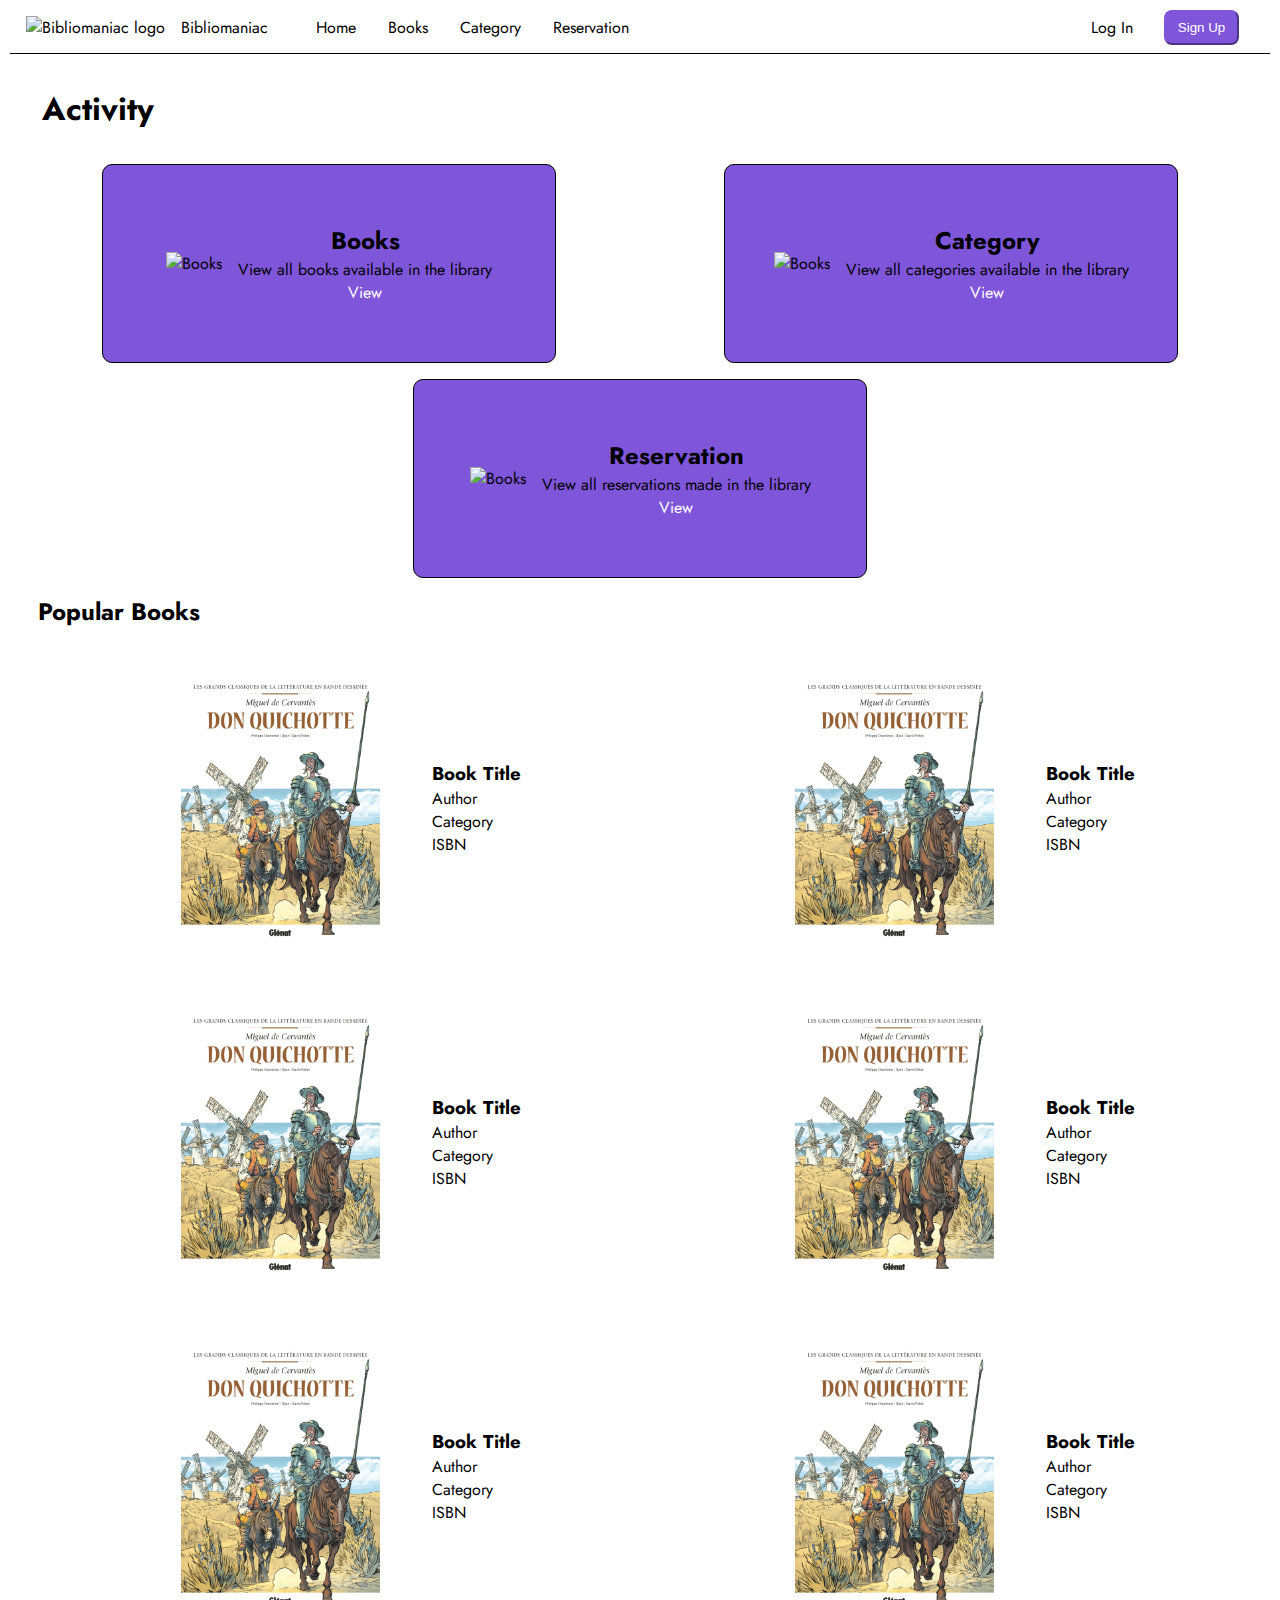
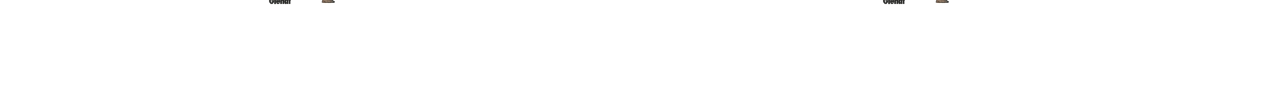
==== index.html @ 776d3eb8 "Merge branch 'dev' of https://github.com/2024-devops-alt-dist/Biblomaniac-AM into Show_Book" ====
<!DOCTYPE html>
<html lang="en">

<head>
    <meta charset="UTF-8" />
    <meta name="viewport" content="width=device-width, initial-scale=1.0" />
    <title>Bibliomaniac - Home</title>
    <link href="styles/index.css" rel="stylesheet" />
</head>

<body>
    <header>
        <!-- Title mobile view -->
        <h1 class="mobile-title">Activity</h1>
        <!-- Navigation mobile view -->
        <nav class="mobile-nav">
            <ul>
                <li>
                    <a href="index.html">
                        <svg class="nav-icon" xmlns="http://www.w3.org/2000/svg" viewBox="0 0 576 512">
                            <!--!Font Awesome Free 6.6.0 by @fontawesome - https://fontawesome.com License - https://fontawesome.com/license/free Copyright 2024 Fonticons, Inc.-->
                            <path
                                d="M575.8 255.5c0 18-15 32.1-32 32.1l-32 0 .7 160.2c0 2.7-.2 5.4-.5 8.1l0 16.2c0 22.1-17.9 40-40 40l-16 0c-1.1 0-2.2 0-3.3-.1c-1.4 .1-2.8 .1-4.2 .1L416 512l-24 0c-22.1 0-40-17.9-40-40l0-24 0-64c0-17.7-14.3-32-32-32l-64 0c-17.7 0-32 14.3-32 32l0 64 0 24c0 22.1-17.9 40-40 40l-24 0-31.9 0c-1.5 0-3-.1-4.5-.2c-1.2 .1-2.4 .2-3.6 .2l-16 0c-22.1 0-40-17.9-40-40l0-112c0-.9 0-1.9 .1-2.8l0-69.7-32 0c-18 0-32-14-32-32.1c0-9 3-17 10-24L266.4 8c7-7 15-8 22-8s15 2 21 7L564.8 231.5c8 7 12 15 11 24z" />
                        </svg>
                    </a>
                </li>
                <li>
                    <a href="books.html">
                        <svg class="nav-icon" xmlns="http://www.w3.org/2000/svg" viewBox="0 0 576 512">
                            <!--!Font Awesome Free 6.6.0 by @fontawesome - https://fontawesome.com License - https://fontawesome.com/license/free Copyright 2024 Fonticons, Inc.-->
                            <path
                                d="M249.6 471.5c10.8 3.8 22.4-4.1 22.4-15.5l0-377.4c0-4.2-1.6-8.4-5-11C247.4 52 202.4 32 144 32C93.5 32 46.3 45.3 18.1 56.1C6.8 60.5 0 71.7 0 83.8L0 454.1c0 11.9 12.8 20.2 24.1 16.5C55.6 460.1 105.5 448 144 448c33.9 0 79 14 105.6 23.5zm76.8 0C353 462 398.1 448 432 448c38.5 0 88.4 12.1 119.9 22.6c11.3 3.8 24.1-4.6 24.1-16.5l0-370.3c0-12.1-6.8-23.3-18.1-27.6C529.7 45.3 482.5 32 432 32c-58.4 0-103.4 20-123 35.6c-3.3 2.6-5 6.8-5 11L304 456c0 11.4 11.7 19.3 22.4 15.5z" />
                        </svg>
                    </a>
                </li>
                <li>
                    <a href="category.html">
                        <svg class="nav-icon" xmlns="http://www.w3.org/2000/svg" viewBox="0 0 512 512">
                            <!--!Font Awesome Free 6.6.0 by @fontawesome - https://fontawesome.com License - https://fontawesome.com/license/free Copyright 2024 Fonticons, Inc.-->
                            <path
                                d="M40 48C26.7 48 16 58.7 16 72l0 48c0 13.3 10.7 24 24 24l48 0c13.3 0 24-10.7 24-24l0-48c0-13.3-10.7-24-24-24L40 48zM192 64c-17.7 0-32 14.3-32 32s14.3 32 32 32l288 0c17.7 0 32-14.3 32-32s-14.3-32-32-32L192 64zm0 160c-17.7 0-32 14.3-32 32s14.3 32 32 32l288 0c17.7 0 32-14.3 32-32s-14.3-32-32-32l-288 0zm0 160c-17.7 0-32 14.3-32 32s14.3 32 32 32l288 0c17.7 0 32-14.3 32-32s-14.3-32-32-32l-288 0zM16 232l0 48c0 13.3 10.7 24 24 24l48 0c13.3 0 24-10.7 24-24l0-48c0-13.3-10.7-24-24-24l-48 0c-13.3 0-24 10.7-24 24zM40 368c-13.3 0-24 10.7-24 24l0 48c0 13.3 10.7 24 24 24l48 0c13.3 0 24-10.7 24-24l0-48c0-13.3-10.7-24-24-24l-48 0z" />
                        </svg>
                    </a>
                </li>
                <li>
                    <a href="reservation.html">
                        <svg class="nav-icon" xmlns="http://www.w3.org/2000/svg" viewBox="0 0 384 512">
                            <!--!Font Awesome Free 6.6.0 by @fontawesome - https://fontawesome.com License - https://fontawesome.com/license/free Copyright 2024 Fonticons, Inc.-->
                            <path
                                d="M384 64c0-35.3-28.7-64-64-64L64 0C28.7 0 0 28.7 0 64L0 448c0 35.3 28.7 64 64 64l256 0c35.3 0 64-28.7 64-64l0-384zM128 192a64 64 0 1 1 128 0 64 64 0 1 1 -128 0zM80 356.6c0-37.9 30.7-68.6 68.6-68.6l86.9 0c37.9 0 68.6 30.7 68.6 68.6c0 15.1-12.3 27.4-27.4 27.4l-169.1 0C92.3 384 80 371.7 80 356.6z" />
                        </svg>
                    </a>
                </li>
            </ul>
        </nav>
        <!-- Navigation desktop view -->
        <nav class="desktop-nav">
            <ul>
                <div class="nav-item">
                    <figure>
                        <img src="images/Logomark.svg" alt="Bibliomaniac logo" />
                        <figcaption>Bibliomaniac</figcaption>
                    </figure>
                    <li><a href="index.html">Home</a></li>
                    <li><a href="books.html">Books</a></li>
                    <li><a href="category.html">Category</a></li>
                    <li><a href="reservation.html">Reservation</a></li>
                </div>
                <div class="btn-grp">
                    <li><a href="pages/login.html">Log In</a></li>
                    <li><button class="btn" href="register.html">Sign Up</button></li>
                </div>
            </ul>
        </nav>
    </header>

    <main>
        <!-- Title desktop view -->
        <h1 class="desktop-title">Activity</h1>
        <!-- Activity section -->
        <section class="activity">
            <article class="activity-item">
                <figure>
                    <img src="images/activity card/livres.png" alt="Books" />
                </figure>
                <div class="activity-item-content">
                    <h2>Books</h2>
                    <p>View all books available in the library</p>
                    <a href="books.html">View</a>
                </div>
            </article>
            <article class="activity-item">
                <figure>
                    <img src="images/activity card/categorie.png" alt="Books" />
                </figure>
                <div class="activity-item-content">
                    <h2>Category</h2>
                    <p>View all categories available in the library</p>
                    <a href="category.html">View</a>
                </div>
            </article>
            <article class="activity-item">
                <figure>
                    <img src="images/activity card/reserve-maintenant.png" alt="Books" />
                </figure>
                <div class="activity-item-content">
                    <h2>Reservation</h2>
                    <p>View all reservations made in the library</p>
                    <a href="reservation.html">View</a>
                </div>
            </article>
        </section>

        <section class="popular-books">
            <h2 class="popular-books-title">Popular Books</h2>
            <div class="popular-books-container">
                <article class="popular-book">
                    <figure>
                        <img src="images/books/don quichotte.jpeg" alt="Book cover" />
                    </figure>
                    <div class="popular-book-content">
                        <h3>Book Title</h3>
                        <p>Author</p>
                        <p>Category</p>
                        <p>ISBN</p>
                    </div>
                </article>
                <article class="popular-book">
                    <figure>
                        <img src="images/books/don quichotte.jpeg" alt="Book cover" />
                    </figure>
                    <div class="popular-book-content">
                        <h3>Book Title</h3>
                        <p>Author</p>
                        <p>Category</p>
                        <p>ISBN</p>
                    </div>
                </article>
                <article class="popular-book">
                    <figure>
                        <img src="images/books/don quichotte.jpeg" alt="Book cover" />
                    </figure>
                    <div class="popular-book-content">
                        <h3>Book Title</h3>
                        <p>Author</p>
                        <p>Category</p>
                        <p>ISBN</p>
                    </div>
                </article>
                <article class="popular-book">
                    <figure>
                        <img src="images/books/don quichotte.jpeg" alt="Book cover" />
                    </figure>
                    <div class="popular-book-content">
                        <h3>Book Title</h3>
                        <p>Author</p>
                        <p>Category</p>
                        <p>ISBN</p>
                    </div>
                </article>
                <article class="popular-book">
                    <figure>
                        <img src="images/books/don quichotte.jpeg" alt="Book cover" />
                    </figure>
                    <div class="popular-book-content">
                        <h3>Book Title</h3>
                        <p>Author</p>
                        <p>Category</p>
                        <p>ISBN</p>
                    </div>
                </article>
                <article class="popular-book">
                    <figure>
                        <img src="images/books/don quichotte.jpeg" alt="Book cover" />
                    </figure>
                    <div class="popular-book-content">
                        <h3>Book Title</h3>
                        <p>Author</p>
                        <p>Category</p>
                        <p>ISBN</p>
                    </div>
                </article>
            </div>
        </section>
    </main>
</body>
</html>
---- styles/index.css ----
@import url("feature/activity_card.css");
@import url("feature/navbar.css");
@import url("feature/popular_books.css");
@import url("screen/login.css");

* {
    margin: 0;
    padding: 0;
}

body {
    height: 100vh;
    overflow: auto;
}

main {
    padding-bottom: 50px;
}

@media screen and (max-width: 800px) {
    .desktop-nav,
    .desktop-title {
        display: none;
    }

    .popular-books {
        .popular-book{
            display: flex;
            flex-direction: column;
        }
    }
}
@media screen and (min-width: 800px) {
    .mobile-title,
    .mobile-nav {
        display: none;
    }

}
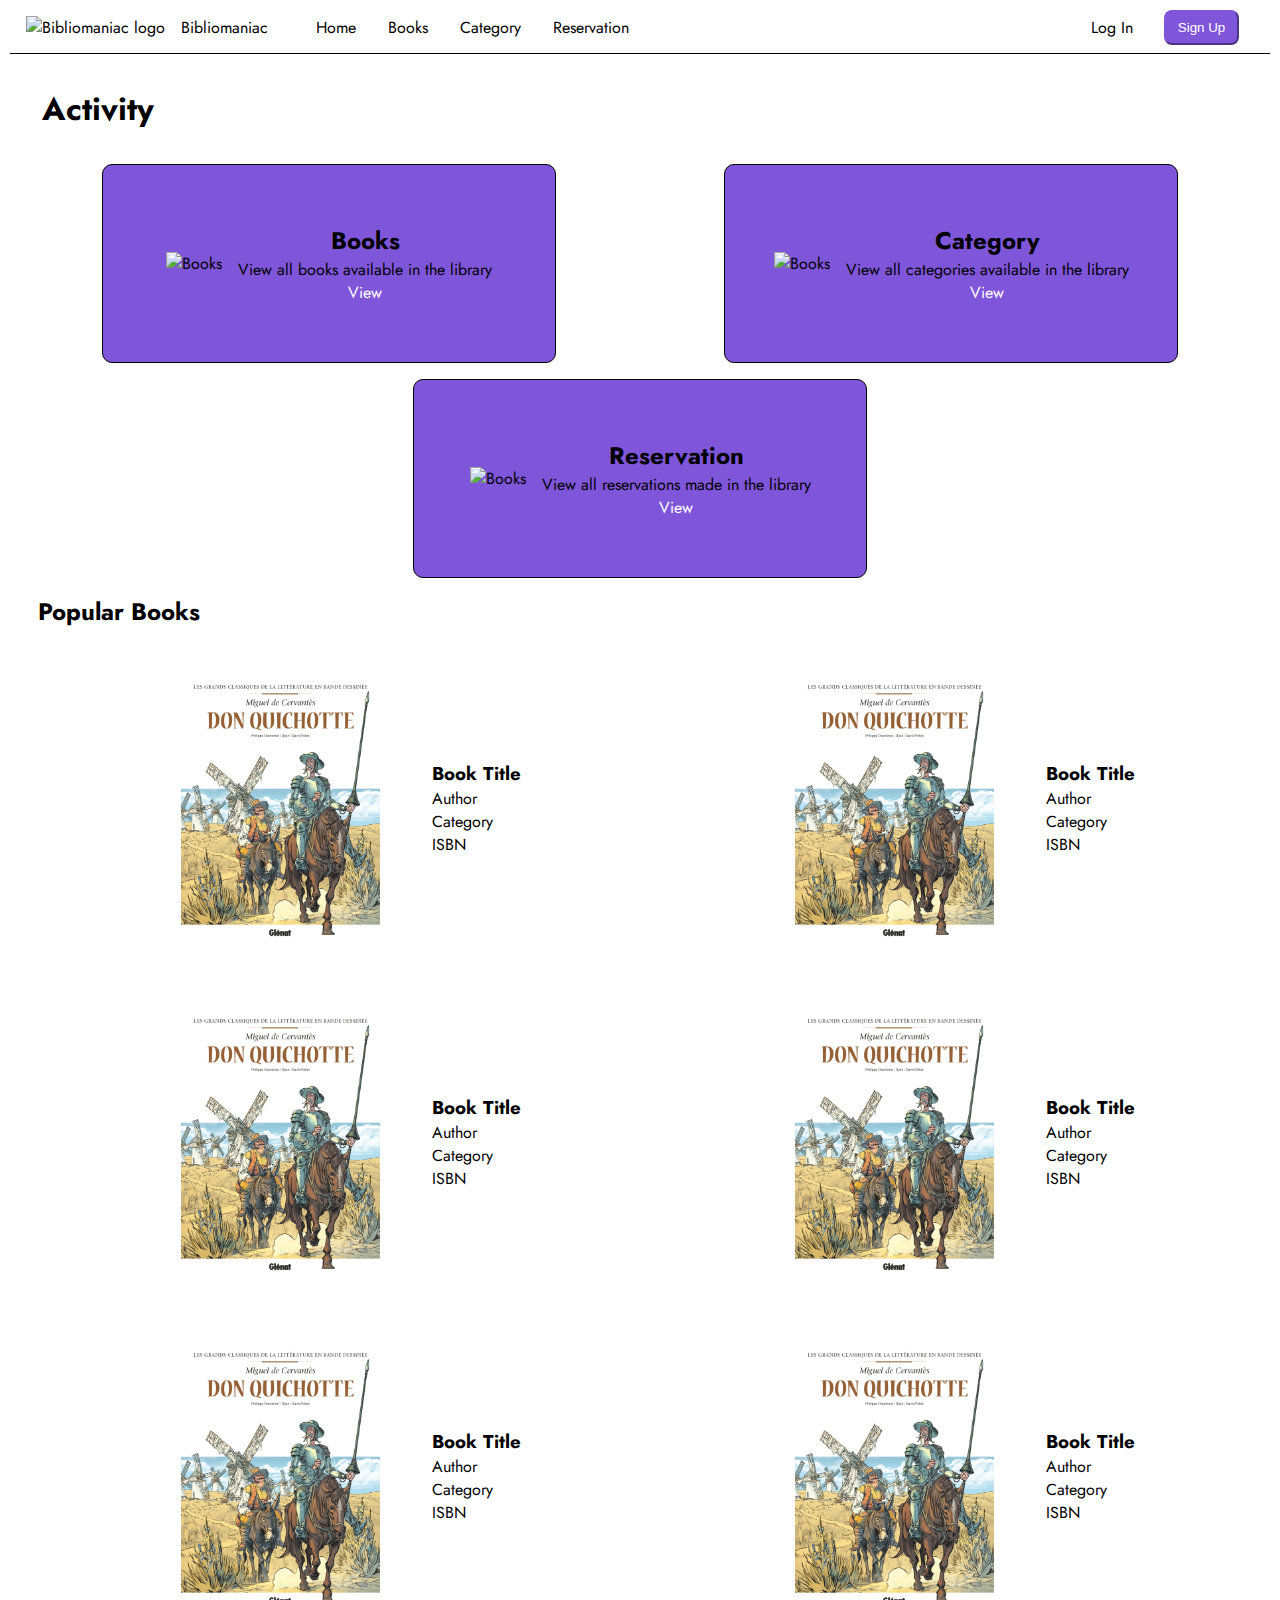
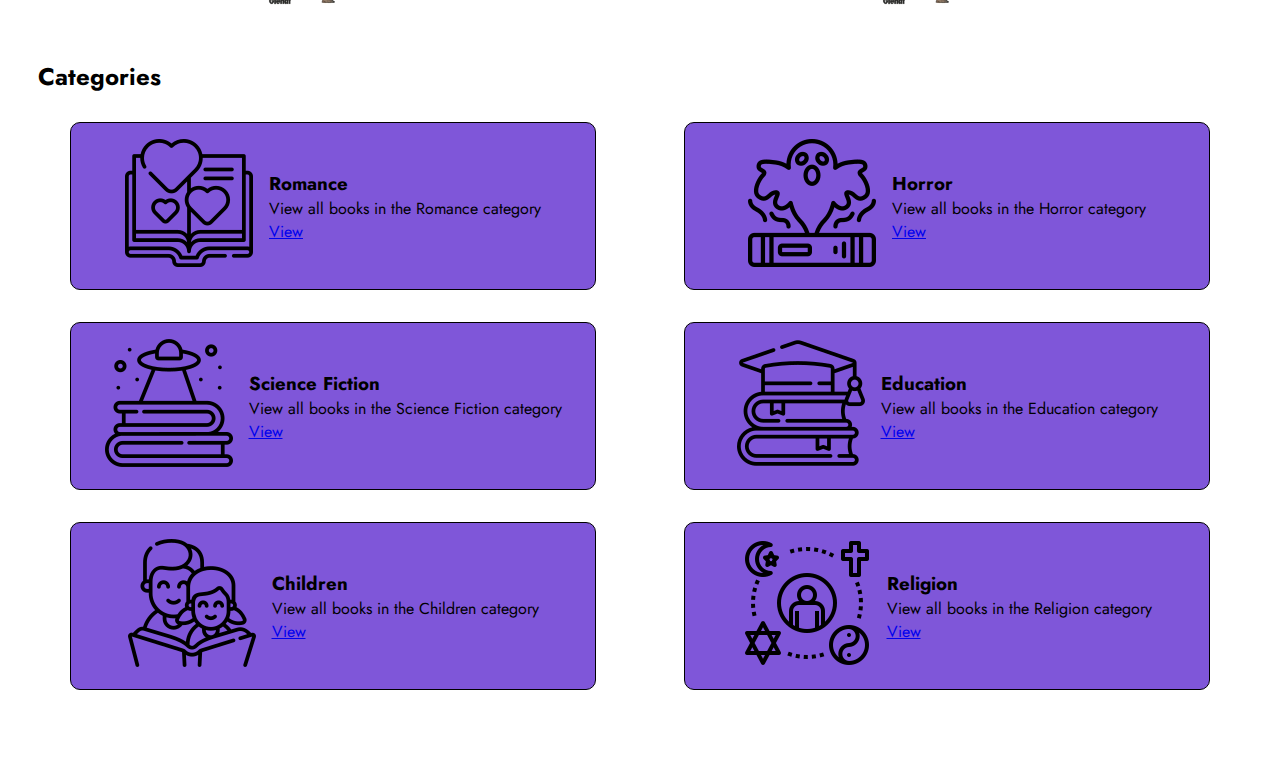
==== commit ca5ca260: "Add section Categories, create card, content and add CSS rules" ====
--- a/index.html
+++ b/index.html
@@ -182,6 +182,72 @@
                 </article>
             </div>
         </section>
+
+        <section class="categories">
+            <h2 class="categories-title">Categories</h2>
+            <div class="categories-container">
+                <article class="category">
+                    <figure>
+                        <img src="images/categories/love-books.png" alt="Romance" />
+                    </figure>
+                    <div class="category-content">
+                        <h3>Romance</h3>
+                        <p>View all books in the Romance category</p>
+                        <a href="category.html">View</a>
+                    </div>
+                </article>
+                <article class="category">
+                    <figure>
+                        <img src="images/categories/horror.png" alt="Horror" />
+                    </figure>
+                    <div class="category-content">
+                        <h3>Horror</h3>
+                        <p>View all books in the Horror category</p>
+                        <a href="category.html">View</a>
+                    </div>
+                </article>
+                <article class="category">
+                    <figure>
+                        <img src="images/categories/ufo.png" alt="Science Fiction" />
+                    </figure>
+                    <div class="category-content">
+                        <h3>Science Fiction</h3>
+                        <p>View all books in the Science Fiction category</p>
+                        <a href="category.html">View</a>
+                    </div>
+                </article>
+                <article class="category">
+                    <figure>
+                        <img src="images/categories/education.png" alt="Education" />
+                    </figure>
+                    <div class="category-content">
+                        <h3>Education</h3>
+                        <p>View all books in the Education category</p>
+                        <a href="category.html">View</a>
+                    </div>
+                </article>
+                <article class="category">
+                    <figure>
+                        <img src="images/categories/reading.png" alt="Children" />
+                    </figure>
+                    <div class="category-content">
+                        <h3>Children</h3>
+                        <p>View all books in the Children category</p>
+                        <a href="category.html">View</a>
+                    </div>
+                </article>
+                <article class="category">
+                    <figure>
+                        <img src="images/categories/religion.png" alt="Religion" />
+                    </figure>
+                    <div class="category-content">
+                        <h3>Religion</h3>
+                        <p>View all books in the Religion category</p>
+                        <a href="category.html">View</a>
+                    </div>
+                </article>
+            </div>
+        </section>
     </main>
 </body>
 </html>--- a/styles/index.css
+++ b/styles/index.css
@@ -1,6 +1,7 @@
 @import url("feature/activity_card.css");
 @import url("feature/navbar.css");
 @import url("feature/popular_books.css");
+@import url("feature/categories.css");
 @import url("screen/login.css");
 
 * {
@@ -29,7 +30,18 @@
             flex-direction: column;
         }
     }
+
+    .categories{
+        .categories-container {
+            display: flex;
+            flex-direction: column;
+        }
+        .category {
+            width: 80%;
+        }
+    }
 }
+
 @media screen and (min-width: 800px) {
     .mobile-title,
     .mobile-nav {
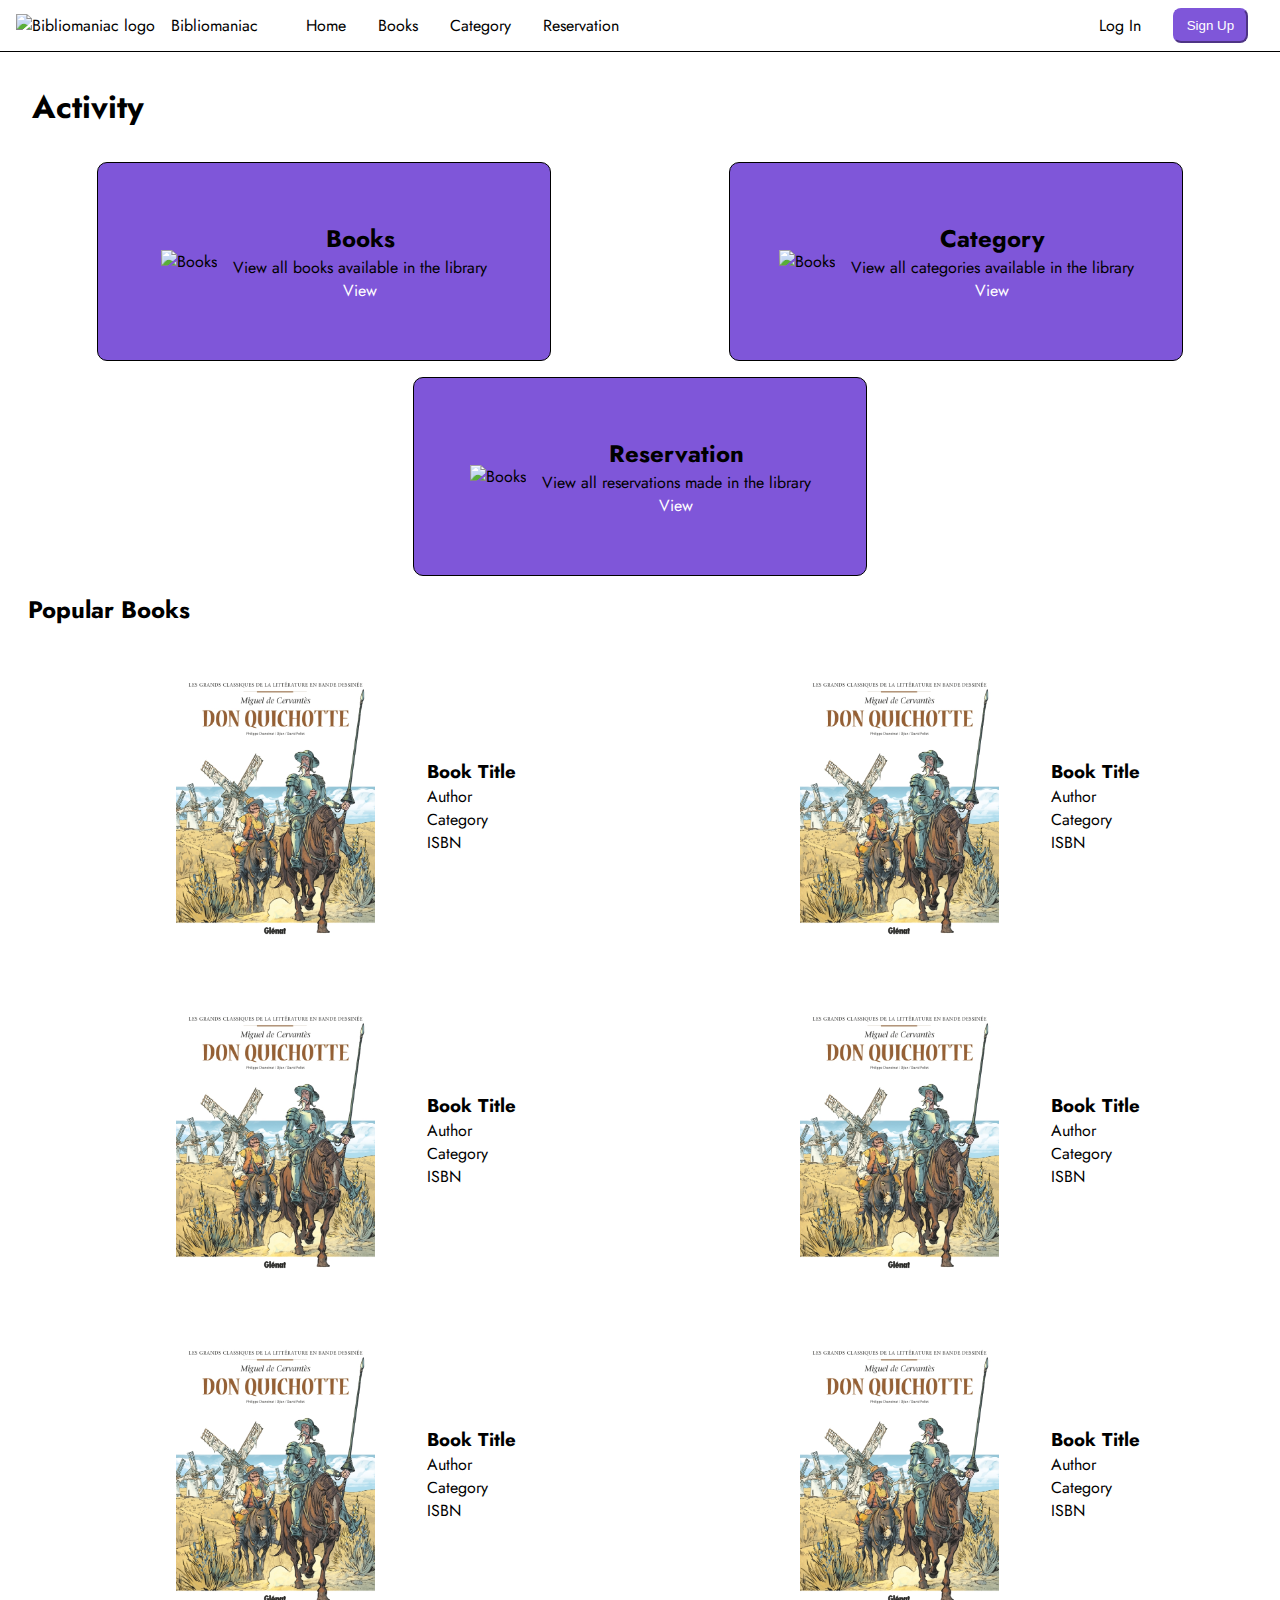
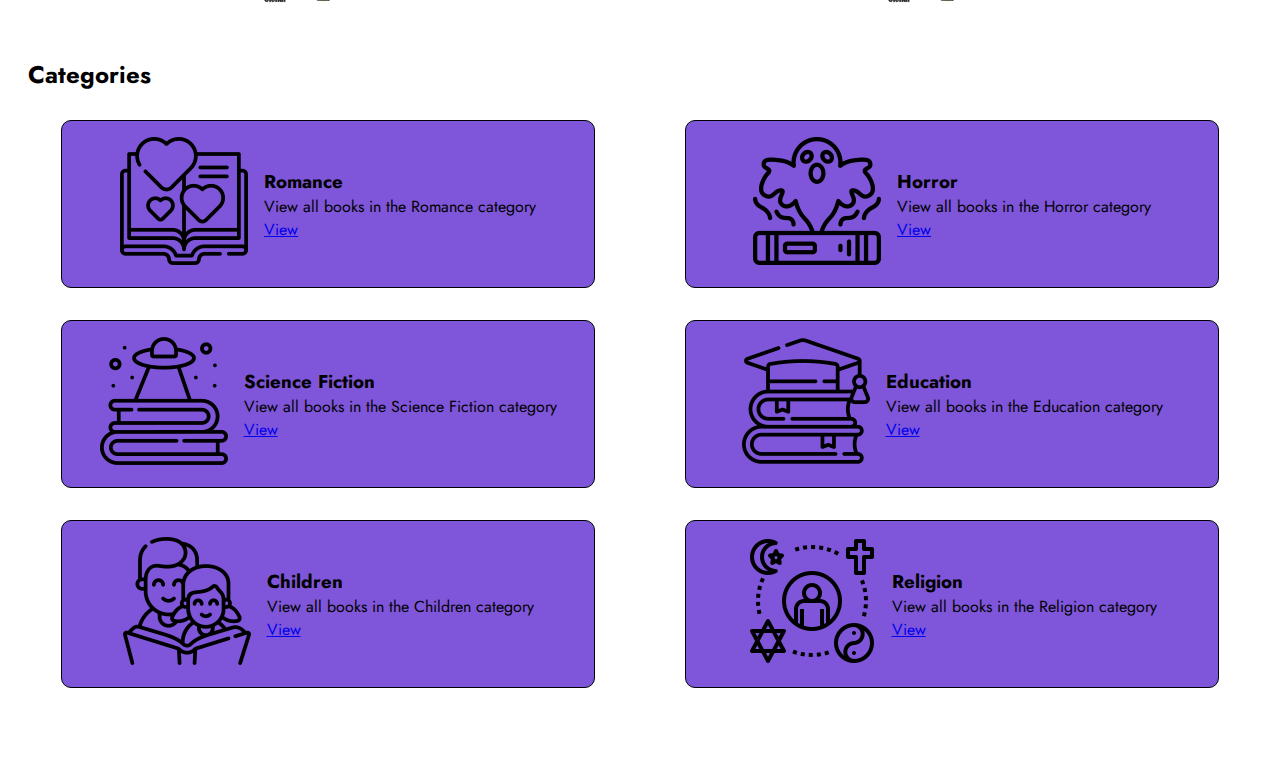
==== commit 0f1bc490: "Creation of Due Date section, Card for Due Date and Scroll x axis" ====
--- a/index.html
+++ b/index.html
@@ -111,6 +111,7 @@
             </article>
         </section>
 
+        <!-- Popular books section -->
         <section class="popular-books">
             <h2 class="popular-books-title">Popular Books</h2>
             <div class="popular-books-container">
@@ -183,6 +184,7 @@
             </div>
         </section>
 
+        <!-- Categories section -->
         <section class="categories">
             <h2 class="categories-title">Categories</h2>
             <div class="categories-container">
--- a/styles/index.css
+++ b/styles/index.css
@@ -2,6 +2,7 @@
 @import url("feature/navbar.css");
 @import url("feature/popular_books.css");
 @import url("feature/categories.css");
+@import url("feature/due_date.css");
 @import url("screen/login.css");
 
 * {
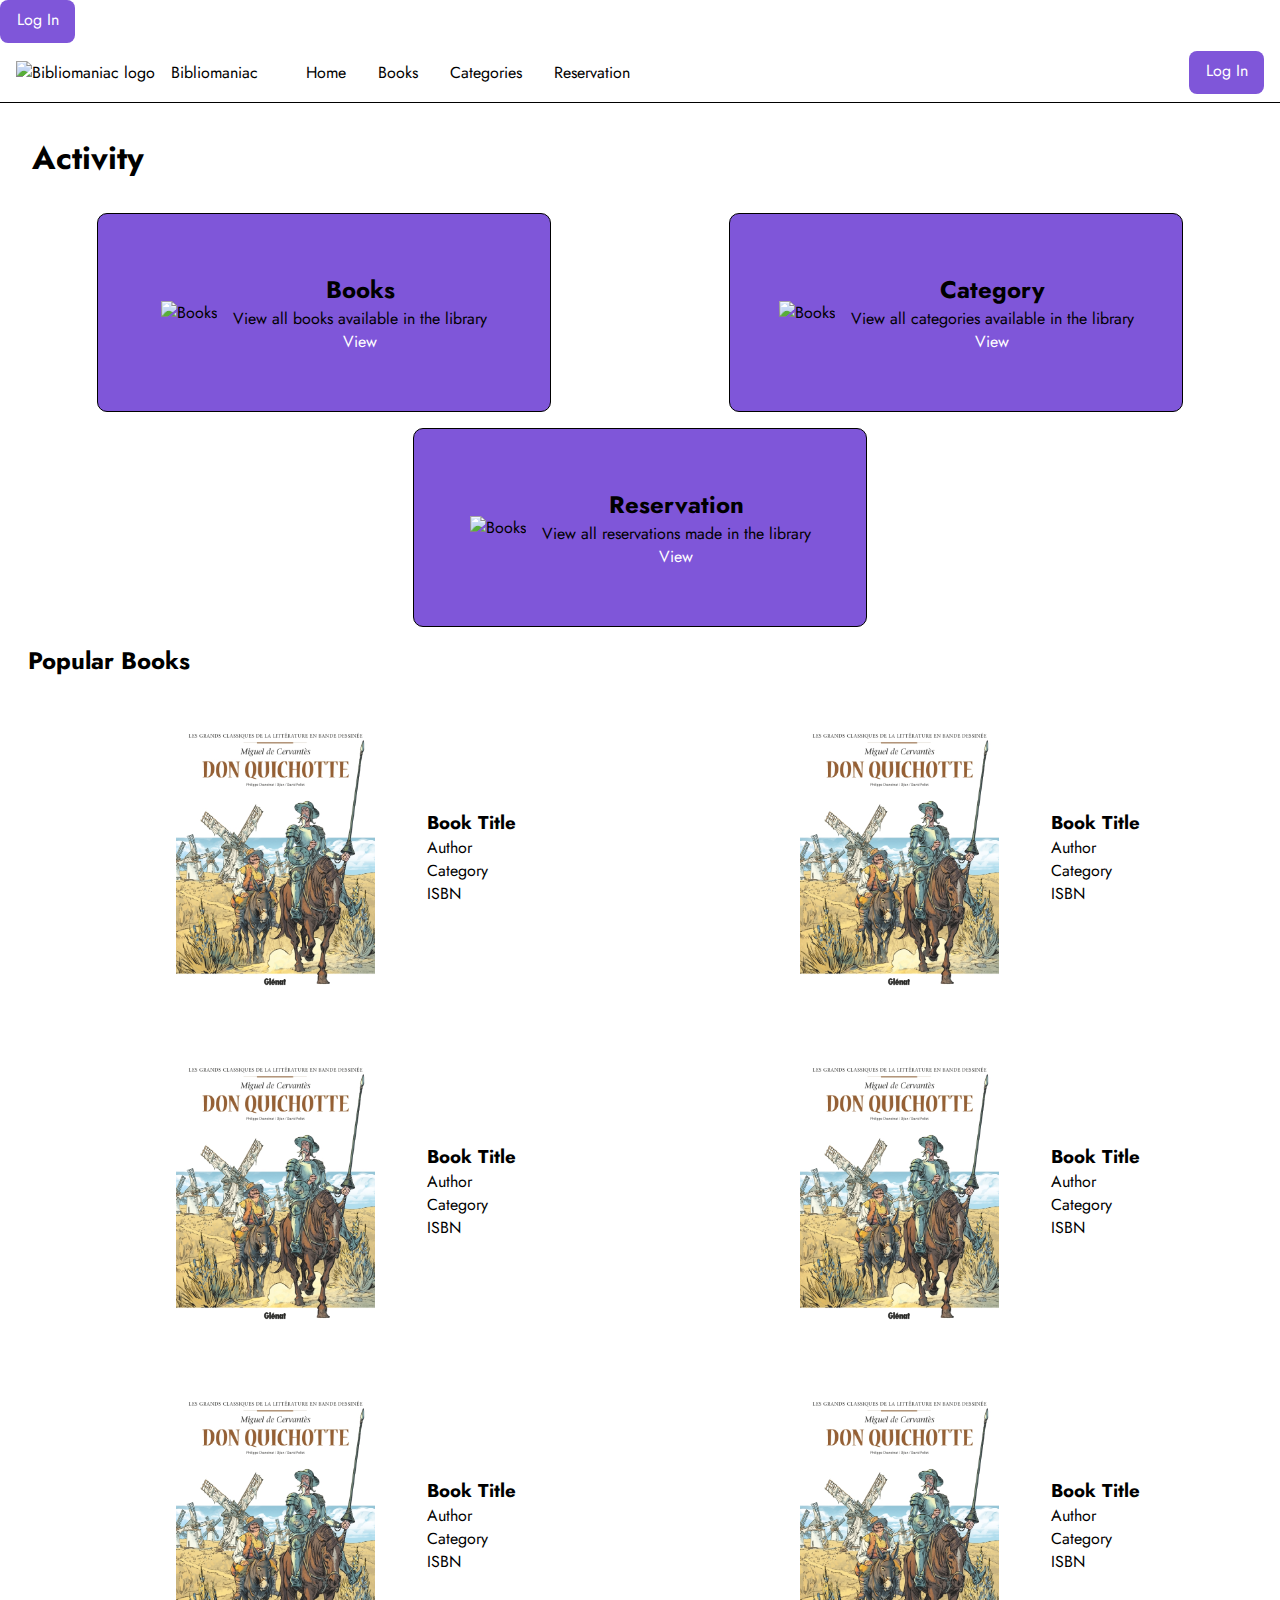
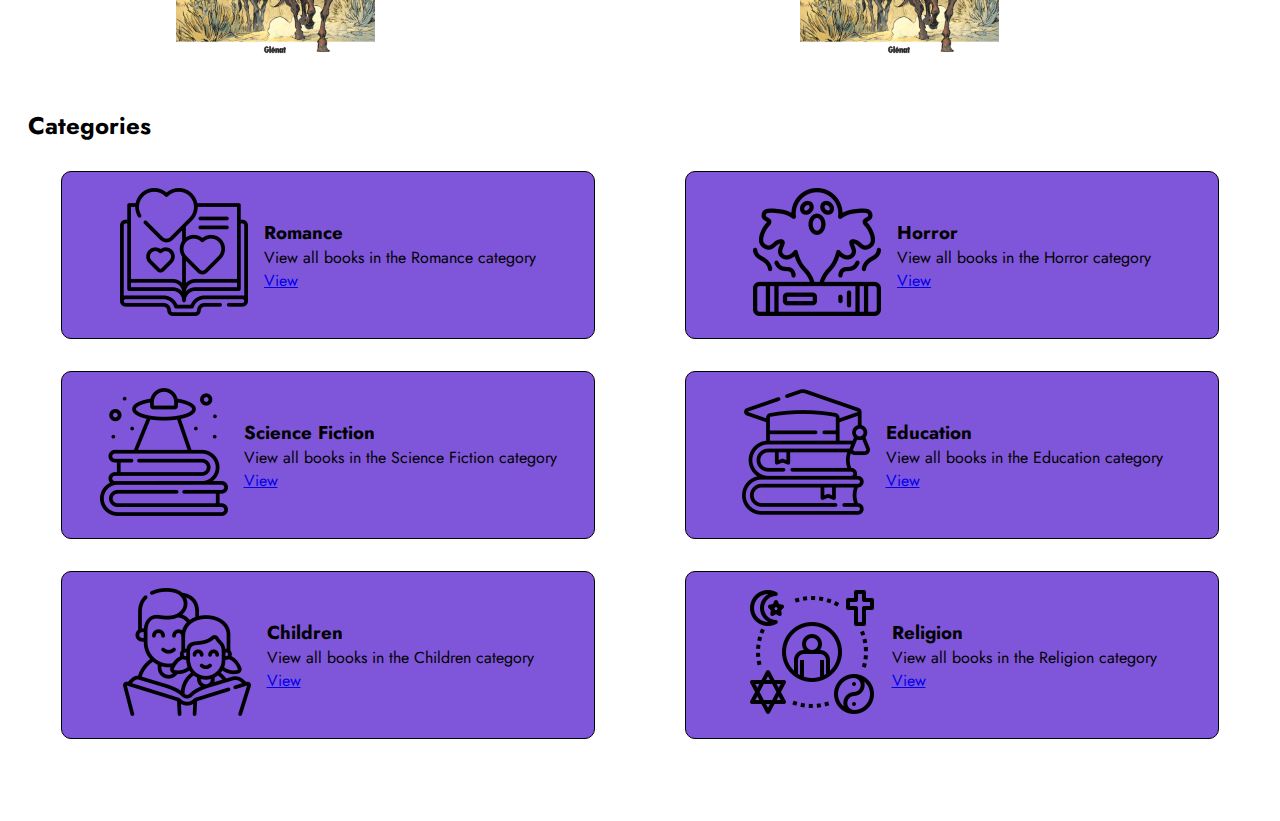
==== commit fce1a8e0: "Fix : Correction of login link, remplace button by a balise" ====
--- a/index.html
+++ b/index.html
@@ -11,7 +11,10 @@
 <body>
     <header>
         <!-- Title mobile view -->
-        <h1 class="mobile-title">Activity</h1>
+        <section class="mobile-header">
+            <h1 class="mobile-title">Activity</h1>
+            <a class="btn" href="pages/login.html">Log In</a>
+        </section>
         <!-- Navigation mobile view -->
         <nav class="mobile-nav">
             <ul>
@@ -34,7 +37,7 @@
                     </a>
                 </li>
                 <li>
-                    <a href="category.html">
+                    <a href="pages/categories.html">
                         <svg class="nav-icon" xmlns="http://www.w3.org/2000/svg" viewBox="0 0 512 512">
                             <!--!Font Awesome Free 6.6.0 by @fontawesome - https://fontawesome.com License - https://fontawesome.com/license/free Copyright 2024 Fonticons, Inc.-->
                             <path
@@ -43,7 +46,7 @@
                     </a>
                 </li>
                 <li>
-                    <a href="reservation.html">
+                    <a href="pages/booking.html">
                         <svg class="nav-icon" xmlns="http://www.w3.org/2000/svg" viewBox="0 0 384 512">
                             <!--!Font Awesome Free 6.6.0 by @fontawesome - https://fontawesome.com License - https://fontawesome.com/license/free Copyright 2024 Fonticons, Inc.-->
                             <path
@@ -63,12 +66,11 @@
                     </figure>
                     <li><a href="index.html">Home</a></li>
                     <li><a href="books.html">Books</a></li>
-                    <li><a href="category.html">Category</a></li>
-                    <li><a href="reservation.html">Reservation</a></li>
+                    <li><a href="pages/categories.html">Categories</a></li>
+                    <li><a href="pages/booking.html">Reservation</a></li>
                 </div>
                 <div class="btn-grp">
-                    <li><a href="pages/login.html">Log In</a></li>
-                    <li><button class="btn" href="register.html">Sign Up</button></li>
+                    <a class="btn" href="pages/login.html">Log In</a>
                 </div>
             </ul>
         </nav>
@@ -96,7 +98,7 @@
                 <div class="activity-item-content">
                     <h2>Category</h2>
                     <p>View all categories available in the library</p>
-                    <a href="category.html">View</a>
+                    <a href="pages/categories.html">View</a>
                 </div>
             </article>
             <article class="activity-item">
@@ -106,7 +108,7 @@
                 <div class="activity-item-content">
                     <h2>Reservation</h2>
                     <p>View all reservations made in the library</p>
-                    <a href="reservation.html">View</a>
+                    <a href="pages/booking.html">View</a>
                 </div>
             </article>
         </section>
--- a/styles/index.css
+++ b/styles/index.css
@@ -3,6 +3,7 @@
 @import url("feature/popular_books.css");
 @import url("feature/categories.css");
 @import url("feature/due_date.css");
+@import url("feature/calendar.css");
 @import url("screen/login.css");
 
 * {
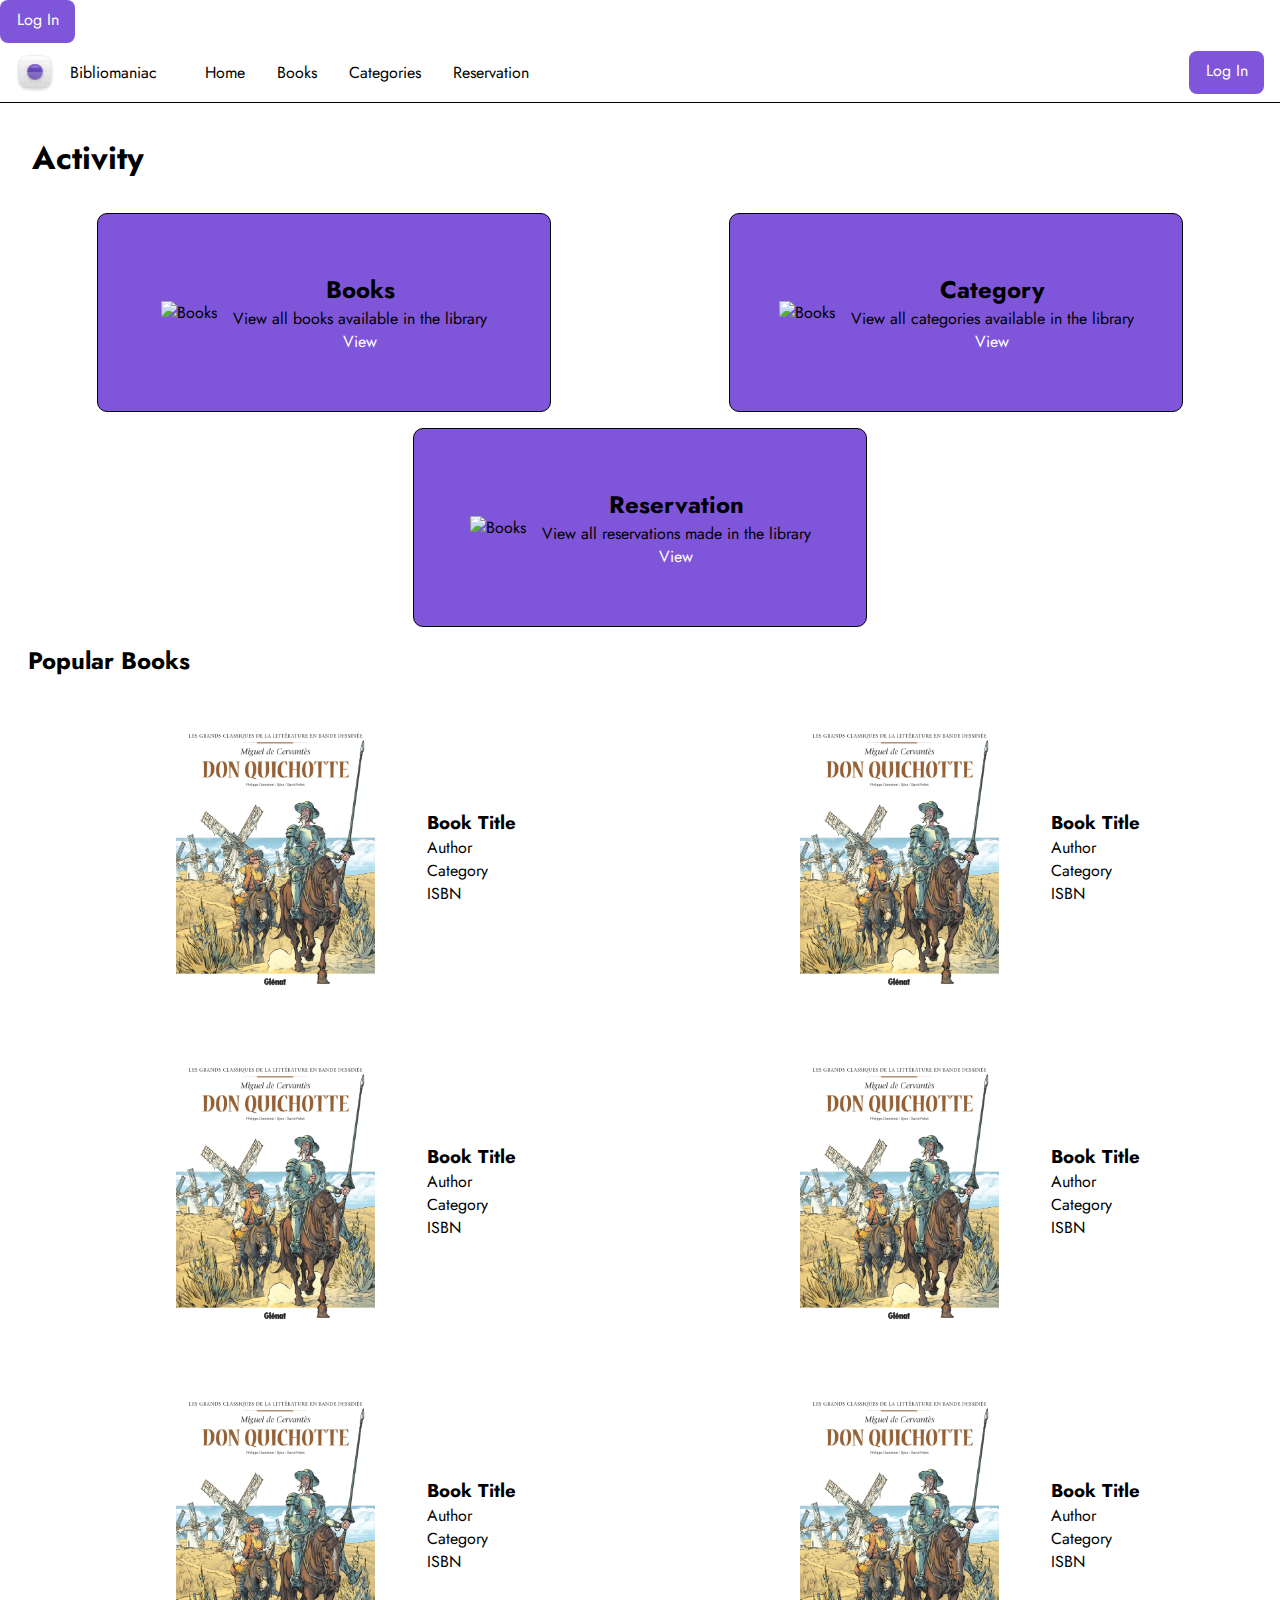
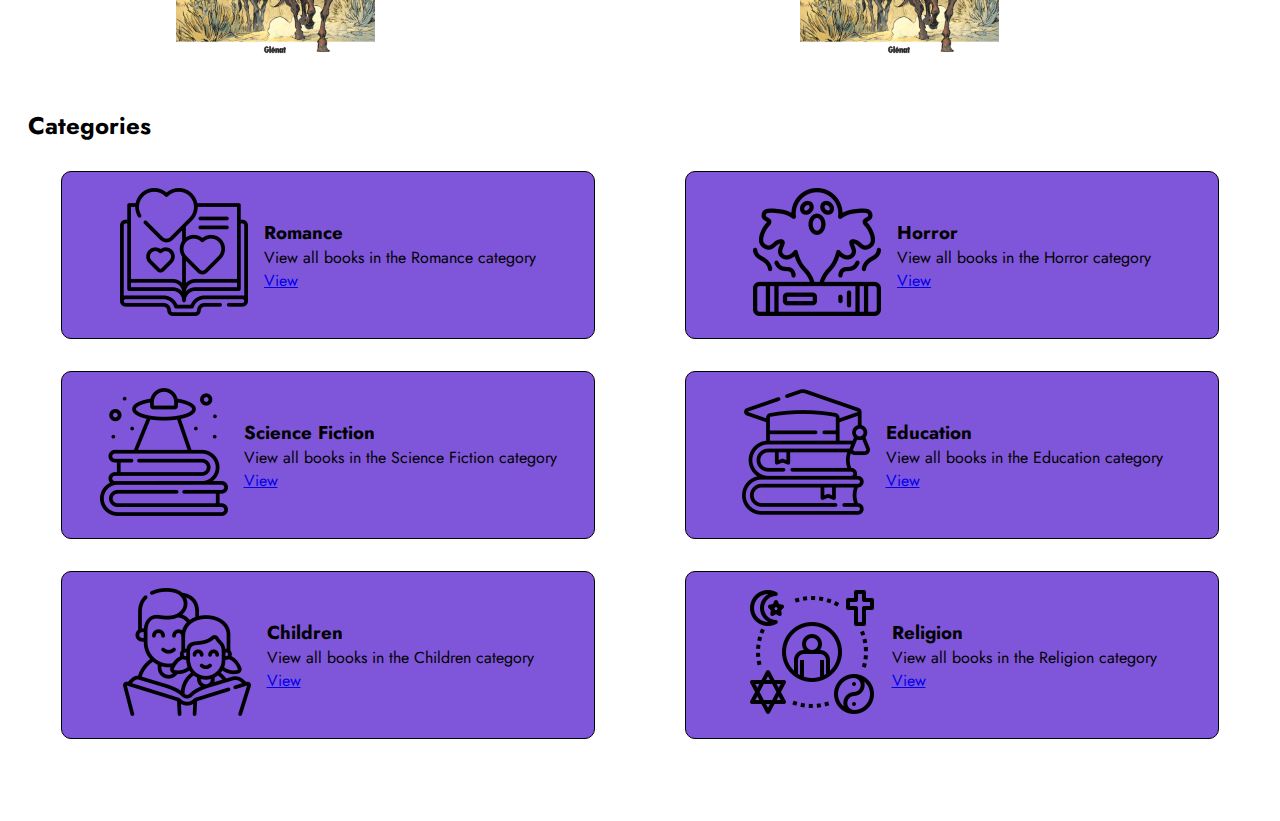
==== commit 98a2e2a8: "Fix: Add link to show book and correction in the navbar show book page" ====
--- a/index.html
+++ b/index.html
@@ -119,63 +119,70 @@
             <div class="popular-books-container">
                 <article class="popular-book">
                     <figure>
-                        <img src="images/books/don quichotte.jpeg" alt="Book cover" />
-                    </figure>
-                    <div class="popular-book-content">
-                        <h3>Book Title</h3>
-                        <p>Author</p>
-                        <p>Category</p>
-                        <p>ISBN</p>
-                    </div>
-                </article>
-                <article class="popular-book">
-                    <figure>
-                        <img src="images/books/don quichotte.jpeg" alt="Book cover" />
-                    </figure>
-                    <div class="popular-book-content">
-                        <h3>Book Title</h3>
-                        <p>Author</p>
-                        <p>Category</p>
-                        <p>ISBN</p>
-                    </div>
-                </article>
-                <article class="popular-book">
-                    <figure>
-                        <img src="images/books/don quichotte.jpeg" alt="Book cover" />
-                    </figure>
-                    <div class="popular-book-content">
-                        <h3>Book Title</h3>
-                        <p>Author</p>
-                        <p>Category</p>
-                        <p>ISBN</p>
-                    </div>
-                </article>
-                <article class="popular-book">
-                    <figure>
-                        <img src="images/books/don quichotte.jpeg" alt="Book cover" />
-                    </figure>
-                    <div class="popular-book-content">
-                        <h3>Book Title</h3>
-                        <p>Author</p>
-                        <p>Category</p>
-                        <p>ISBN</p>
-                    </div>
-                </article>
-                <article class="popular-book">
-                    <figure>
-                        <img src="images/books/don quichotte.jpeg" alt="Book cover" />
-                    </figure>
-                    <div class="popular-book-content">
-                        <h3>Book Title</h3>
-                        <p>Author</p>
-                        <p>Category</p>
-                        <p>ISBN</p>
-                    </div>
-                </article>
-                <article class="popular-book">
-                    <figure>
-                        <img src="images/books/don quichotte.jpeg" alt="Book cover" />
-                    </figure>
+                        <a href="pages/show.html">
+                            <img src="images/books/don quichotte.jpeg" alt="Book cover" />
+                        </a>
+                    </figure>
+                    <div class="popular-book-content">
+                        <h3>Book Title</h3>
+                        <p>Author</p>
+                        <p>Category</p>
+                        <p>ISBN</p>
+                    </div>
+                </article>
+                <article class="popular-book">
+                    <figure>
+                        <a href="pages/show.html">
+                            <img src="images/books/don quichotte.jpeg" alt="Book cover" />
+                        </a>                    </figure>
+                    <div class="popular-book-content">
+                        <h3>Book Title</h3>
+                        <p>Author</p>
+                        <p>Category</p>
+                        <p>ISBN</p>
+                    </div>
+                </article>
+                <article class="popular-book">
+                    <figure>
+                        <a href="pages/show.html">
+                            <img src="images/books/don quichotte.jpeg" alt="Book cover" />
+                        </a>                    </figure>
+                    <div class="popular-book-content">
+                        <h3>Book Title</h3>
+                        <p>Author</p>
+                        <p>Category</p>
+                        <p>ISBN</p>
+                    </div>
+                </article>
+                <article class="popular-book">
+                    <figure>
+                        <a href="pages/show.html">
+                            <img src="images/books/don quichotte.jpeg" alt="Book cover" />
+                        </a>                    </figure>
+                    <div class="popular-book-content">
+                        <h3>Book Title</h3>
+                        <p>Author</p>
+                        <p>Category</p>
+                        <p>ISBN</p>
+                    </div>
+                </article>
+                <article class="popular-book">
+                    <figure>
+                        <a href="pages/show.html">
+                            <img src="images/books/don quichotte.jpeg" alt="Book cover" />
+                        </a>                    </figure>
+                    <div class="popular-book-content">
+                        <h3>Book Title</h3>
+                        <p>Author</p>
+                        <p>Category</p>
+                        <p>ISBN</p>
+                    </div>
+                </article>
+                <article class="popular-book">
+                    <figure>
+                        <a href="pages/show.html">
+                            <img src="images/books/don quichotte.jpeg" alt="Book cover" />
+                        </a>                    </figure>
                     <div class="popular-book-content">
                         <h3>Book Title</h3>
                         <p>Author</p>
@@ -197,7 +204,7 @@
                     <div class="category-content">
                         <h3>Romance</h3>
                         <p>View all books in the Romance category</p>
-                        <a href="category.html">View</a>
+                        <a href="pages/categories.html">View</a>
                     </div>
                 </article>
                 <article class="category">
@@ -207,7 +214,7 @@
                     <div class="category-content">
                         <h3>Horror</h3>
                         <p>View all books in the Horror category</p>
-                        <a href="category.html">View</a>
+                        <a href="pages/categories.html">View</a>
                     </div>
                 </article>
                 <article class="category">
@@ -217,7 +224,7 @@
                     <div class="category-content">
                         <h3>Science Fiction</h3>
                         <p>View all books in the Science Fiction category</p>
-                        <a href="category.html">View</a>
+                        <a href="pages/categories.html">View</a>
                     </div>
                 </article>
                 <article class="category">
@@ -227,7 +234,7 @@
                     <div class="category-content">
                         <h3>Education</h3>
                         <p>View all books in the Education category</p>
-                        <a href="category.html">View</a>
+                        <a href="pages/categories.html">View</a>
                     </div>
                 </article>
                 <article class="category">
@@ -237,7 +244,7 @@
                     <div class="category-content">
                         <h3>Children</h3>
                         <p>View all books in the Children category</p>
-                        <a href="category.html">View</a>
+                        <a href="pages/categories.html">View</a>
                     </div>
                 </article>
                 <article class="category">
@@ -247,7 +254,7 @@
                     <div class="category-content">
                         <h3>Religion</h3>
                         <p>View all books in the Religion category</p>
-                        <a href="category.html">View</a>
+                        <a href="pages/categories.html">View</a>
                     </div>
                 </article>
             </div>
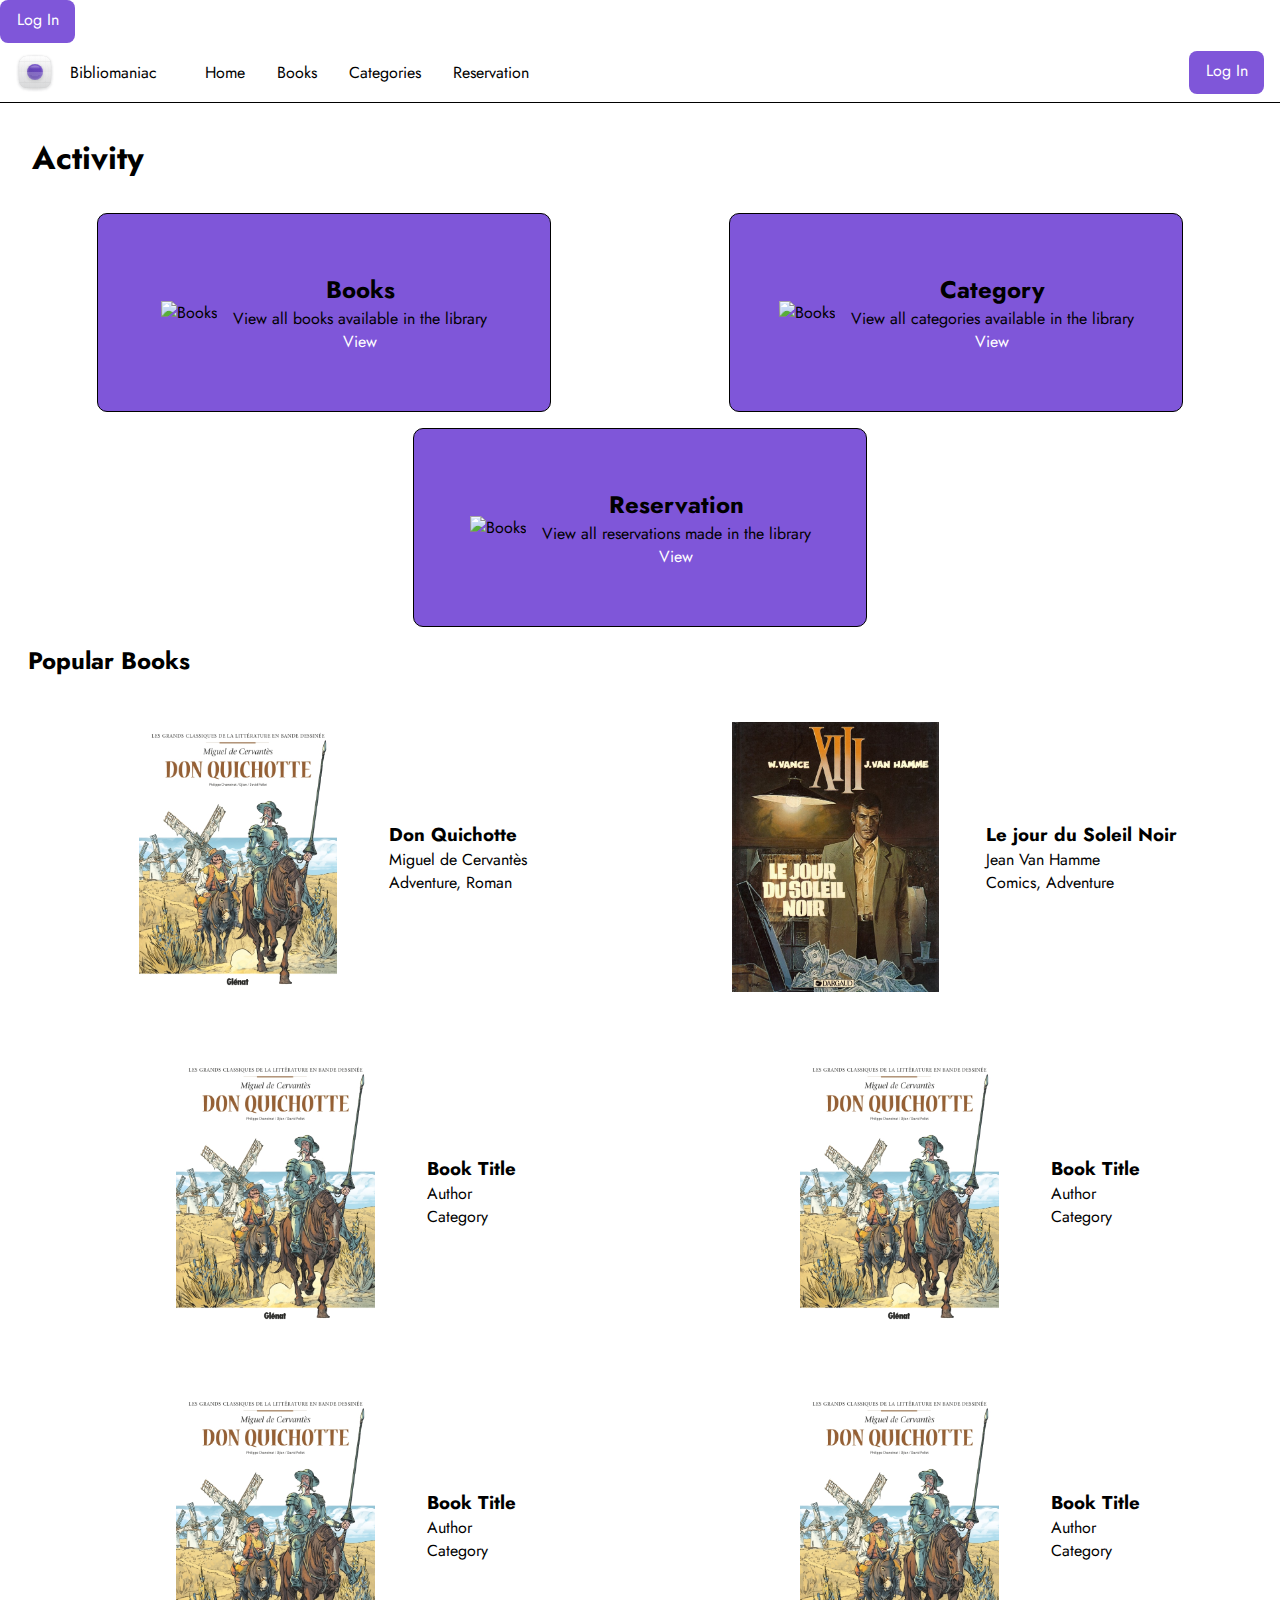
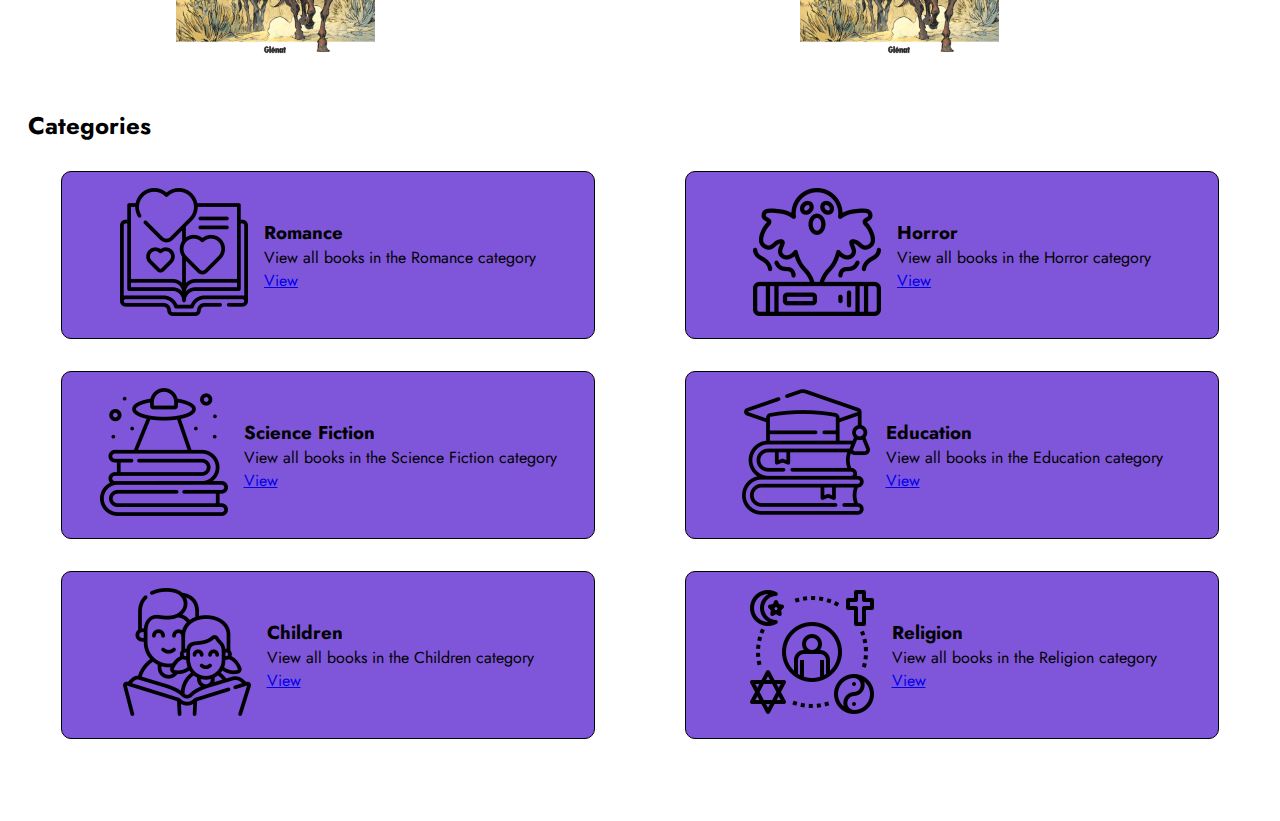
==== commit da8de99f: "Feat : Add real books in books list (Don Quichotte and XIII)" ====
--- a/index.html
+++ b/index.html
@@ -28,7 +28,7 @@
                     </a>
                 </li>
                 <li>
-                    <a href="books.html">
+                    <a href="pages/books.html">
                         <svg class="nav-icon" xmlns="http://www.w3.org/2000/svg" viewBox="0 0 576 512">
                             <!--!Font Awesome Free 6.6.0 by @fontawesome - https://fontawesome.com License - https://fontawesome.com/license/free Copyright 2024 Fonticons, Inc.-->
                             <path
@@ -65,7 +65,7 @@
                         <figcaption>Bibliomaniac</figcaption>
                     </figure>
                     <li><a href="index.html">Home</a></li>
-                    <li><a href="books.html">Books</a></li>
+                    <li><a href="pages/books.html">Books</a></li>
                     <li><a href="pages/categories.html">Categories</a></li>
                     <li><a href="pages/booking.html">Reservation</a></li>
                 </div>
@@ -88,7 +88,7 @@
                 <div class="activity-item-content">
                     <h2>Books</h2>
                     <p>View all books available in the library</p>
-                    <a href="books.html">View</a>
+                    <a href="pages/books.html">View</a>
                 </div>
             </article>
             <article class="activity-item">
@@ -119,75 +119,74 @@
             <div class="popular-books-container">
                 <article class="popular-book">
                     <figure>
-                        <a href="pages/show.html">
-                            <img src="images/books/don quichotte.jpeg" alt="Book cover" />
-                        </a>
-                    </figure>
-                    <div class="popular-book-content">
-                        <h3>Book Title</h3>
-                        <p>Author</p>
-                        <p>Category</p>
-                        <p>ISBN</p>
-                    </div>
-                </article>
-                <article class="popular-book">
-                    <figure>
-                        <a href="pages/show.html">
-                            <img src="images/books/don quichotte.jpeg" alt="Book cover" />
-                        </a>                    </figure>
-                    <div class="popular-book-content">
-                        <h3>Book Title</h3>
-                        <p>Author</p>
-                        <p>Category</p>
-                        <p>ISBN</p>
-                    </div>
-                </article>
-                <article class="popular-book">
-                    <figure>
-                        <a href="pages/show.html">
-                            <img src="images/books/don quichotte.jpeg" alt="Book cover" />
-                        </a>                    </figure>
-                    <div class="popular-book-content">
-                        <h3>Book Title</h3>
-                        <p>Author</p>
-                        <p>Category</p>
-                        <p>ISBN</p>
-                    </div>
-                </article>
-                <article class="popular-book">
-                    <figure>
-                        <a href="pages/show.html">
-                            <img src="images/books/don quichotte.jpeg" alt="Book cover" />
-                        </a>                    </figure>
-                    <div class="popular-book-content">
-                        <h3>Book Title</h3>
-                        <p>Author</p>
-                        <p>Category</p>
-                        <p>ISBN</p>
-                    </div>
-                </article>
-                <article class="popular-book">
-                    <figure>
-                        <a href="pages/show.html">
-                            <img src="images/books/don quichotte.jpeg" alt="Book cover" />
-                        </a>                    </figure>
-                    <div class="popular-book-content">
-                        <h3>Book Title</h3>
-                        <p>Author</p>
-                        <p>Category</p>
-                        <p>ISBN</p>
-                    </div>
-                </article>
-                <article class="popular-book">
-                    <figure>
-                        <a href="pages/show.html">
-                            <img src="images/books/don quichotte.jpeg" alt="Book cover" />
-                        </a>                    </figure>
-                    <div class="popular-book-content">
-                        <h3>Book Title</h3>
-                        <p>Author</p>
-                        <p>Category</p>
-                        <p>ISBN</p>
+                        <a href="pages/books/don_quichotte.html">
+                            <img src="images/books/don quichotte.jpeg" alt="Book cover" />
+                        </a>
+                    </figure>
+                    <div class="popular-book-content">
+                        <h3>Don Quichotte</h3>
+                        <p>Miguel de Cervantès</p>
+                        <p>Adventure, Roman</p>
+                    </div>
+                </article>
+                <article class="popular-book">
+                    <figure>
+                        <a href="pages/show.html">
+                            <img src="images/books/le-jour-du-soleil-noir.jpg" alt="Book cover" />
+                        </a>
+                    </figure>
+                    <div class="popular-book-content">
+                        <h3>Le jour du Soleil Noir</h3>
+                        <p>Jean Van Hamme</p>
+                        <p>Comics, Adventure</p>
+                    </div>
+                </article>
+                <article class="popular-book">
+                    <figure>
+                        <a href="pages/show.html">
+                            <img src="images/books/don quichotte.jpeg" alt="Book cover" />
+                        </a>
+                    </figure>
+                    <div class="popular-book-content">
+                        <h3>Book Title</h3>
+                        <p>Author</p>
+                        <p>Category</p>
+                    </div>
+                </article>
+                <article class="popular-book">
+                    <figure>
+                        <a href="pages/show.html">
+                            <img src="images/books/don quichotte.jpeg" alt="Book cover" />
+                        </a>
+                    </figure>
+                    <div class="popular-book-content">
+                        <h3>Book Title</h3>
+                        <p>Author</p>
+                        <p>Category</p>
+                    </div>
+                </article>
+                <article class="popular-book">
+                    <figure>
+                        <a href="pages/show.html">
+                            <img src="images/books/don quichotte.jpeg" alt="Book cover" />
+                        </a>
+                    </figure>
+                    <div class="popular-book-content">
+                        <h3>Book Title</h3>
+                        <p>Author</p>
+                        <p>Category</p>
+                    </div>
+                </article>
+                <article class="popular-book">
+                    <figure>
+                        <a href="pages/show.html">
+                            <img src="images/books/don quichotte.jpeg" alt="Book cover" />
+                        </a>
+                    </figure>
+                    <div class="popular-book-content">
+                        <h3>Book Title</h3>
+                        <p>Author</p>
+                        <p>Category</p>
                     </div>
                 </article>
             </div>
@@ -261,4 +260,5 @@
         </section>
     </main>
 </body>
+
 </html>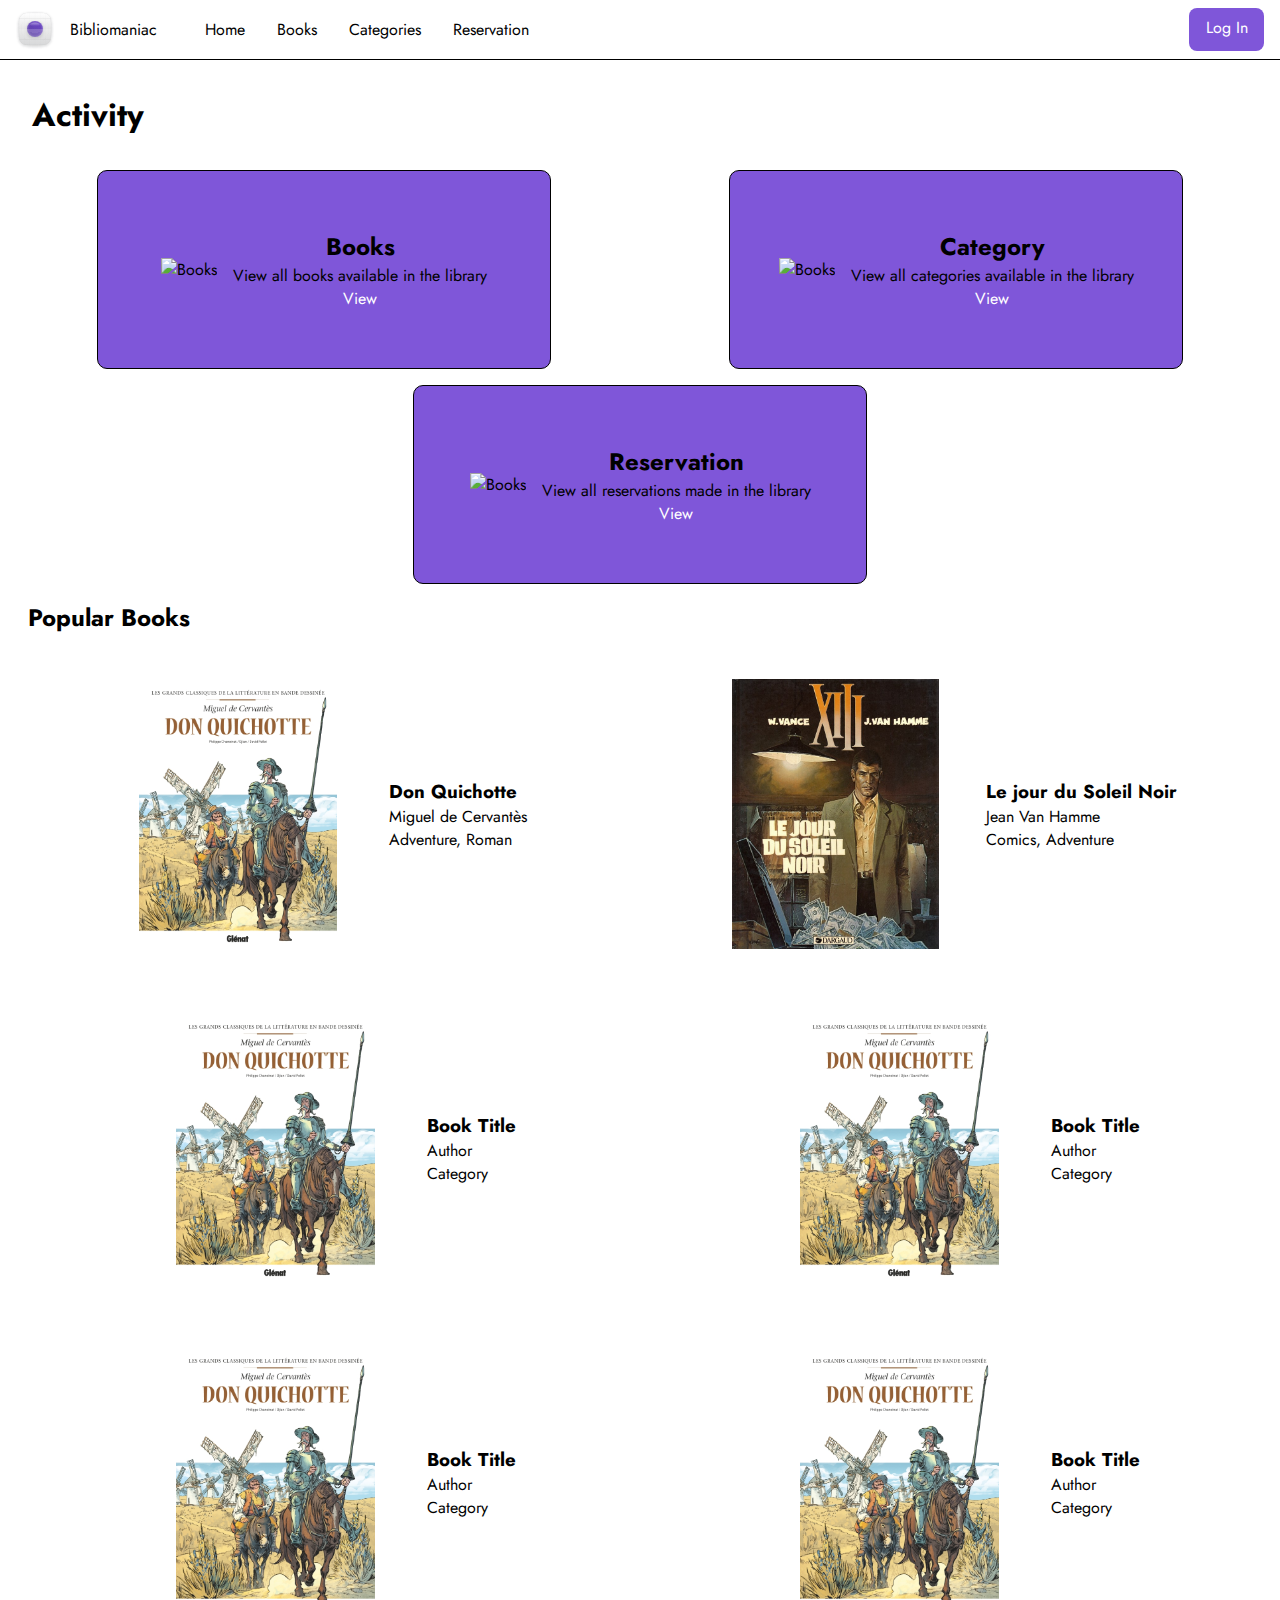
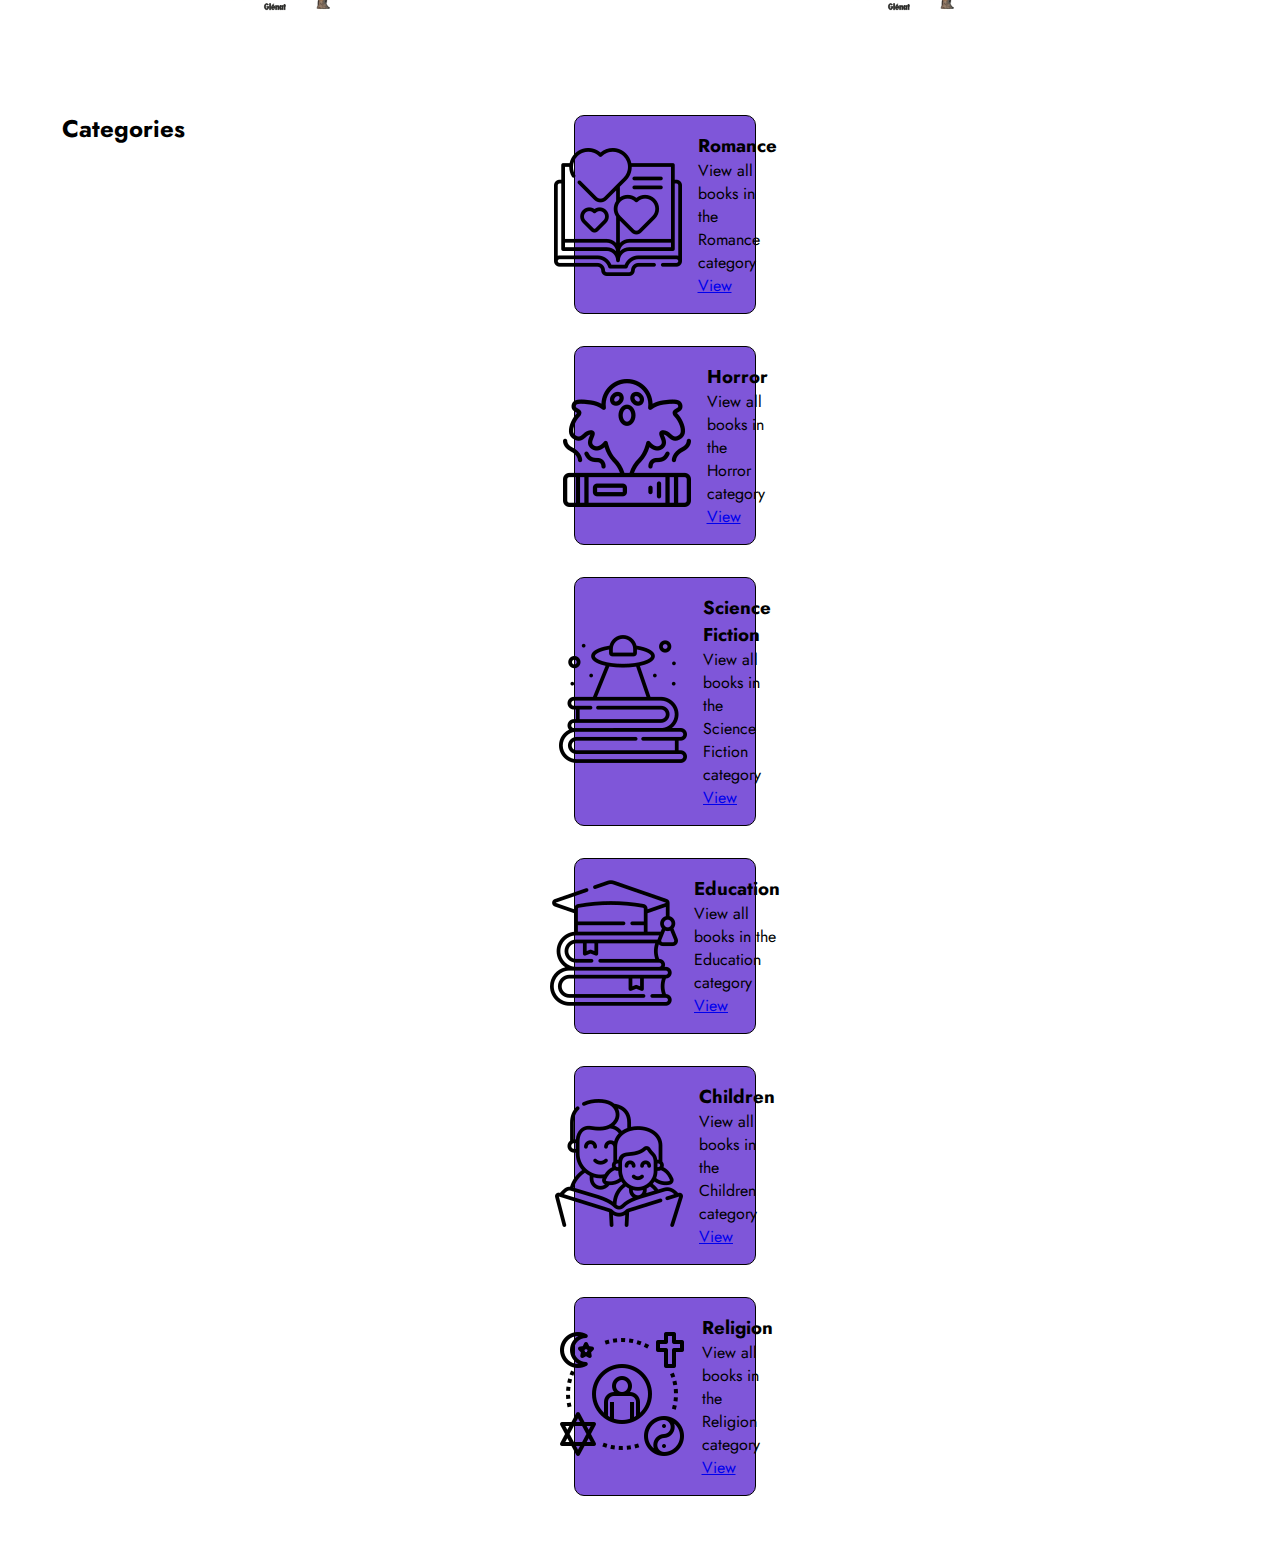
==== commit 2c6a96b5: "Style : Improve CSS for book show for mobile and desktop" ====
--- a/index.html
+++ b/index.html
@@ -131,7 +131,7 @@
                 </article>
                 <article class="popular-book">
                     <figure>
-                        <a href="pages/show.html">
+                        <a href="pages/books/XIII.html">
                             <img src="images/books/le-jour-du-soleil-noir.jpg" alt="Book cover" />
                         </a>
                     </figure>
--- a/styles/index.css
+++ b/styles/index.css
@@ -5,6 +5,7 @@
 @import url("feature/due_date.css");
 @import url("feature/calendar.css");
 @import url("screen/login.css");
+@import url("screen/show.css");
 
 * {
     margin: 0;
@@ -42,10 +43,20 @@
             width: 80%;
         }
     }
+
+    .book-container {
+        display: flex;
+        flex-direction: column;
+    }
+
+    .book-informations,
+    .book-reviews {
+        width: 100%;
+    }
 }
 
 @media screen and (min-width: 800px) {
-    .mobile-title,
+    .mobile-header,
     .mobile-nav {
         display: none;
     }
